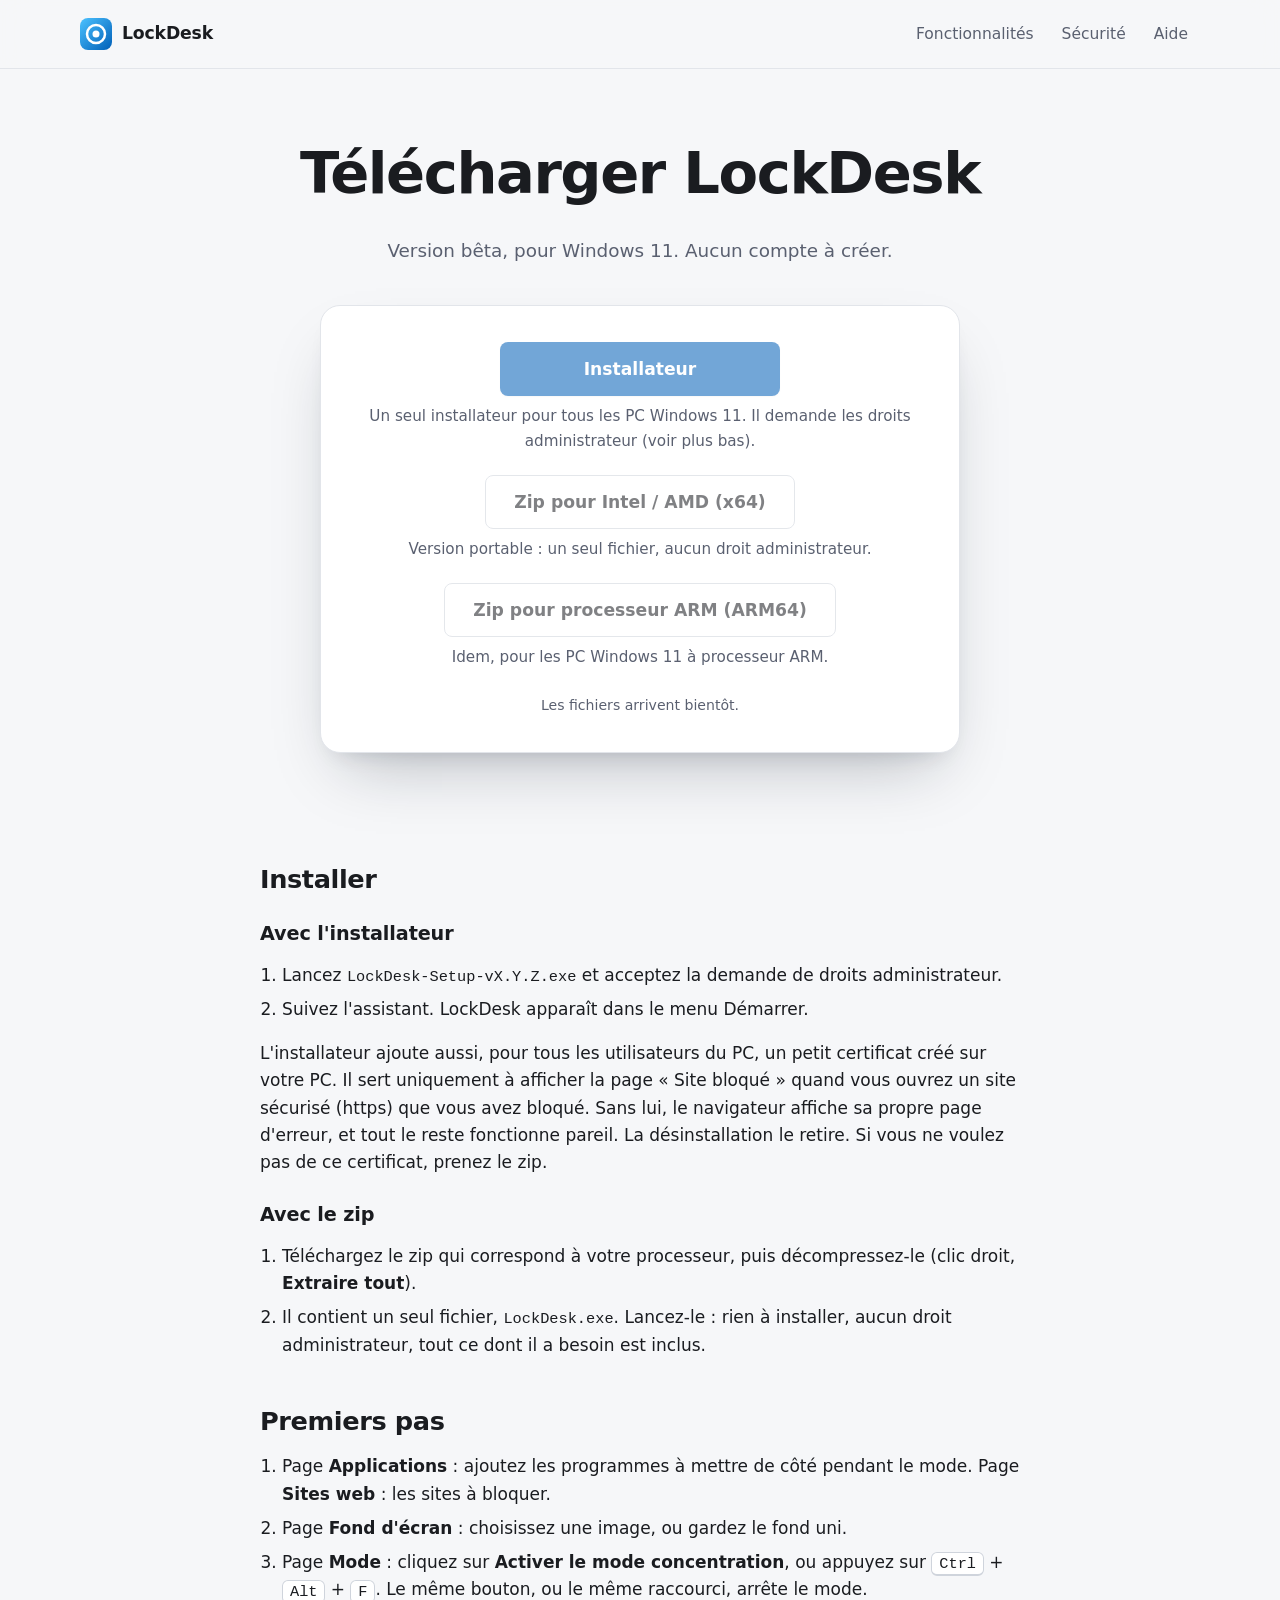
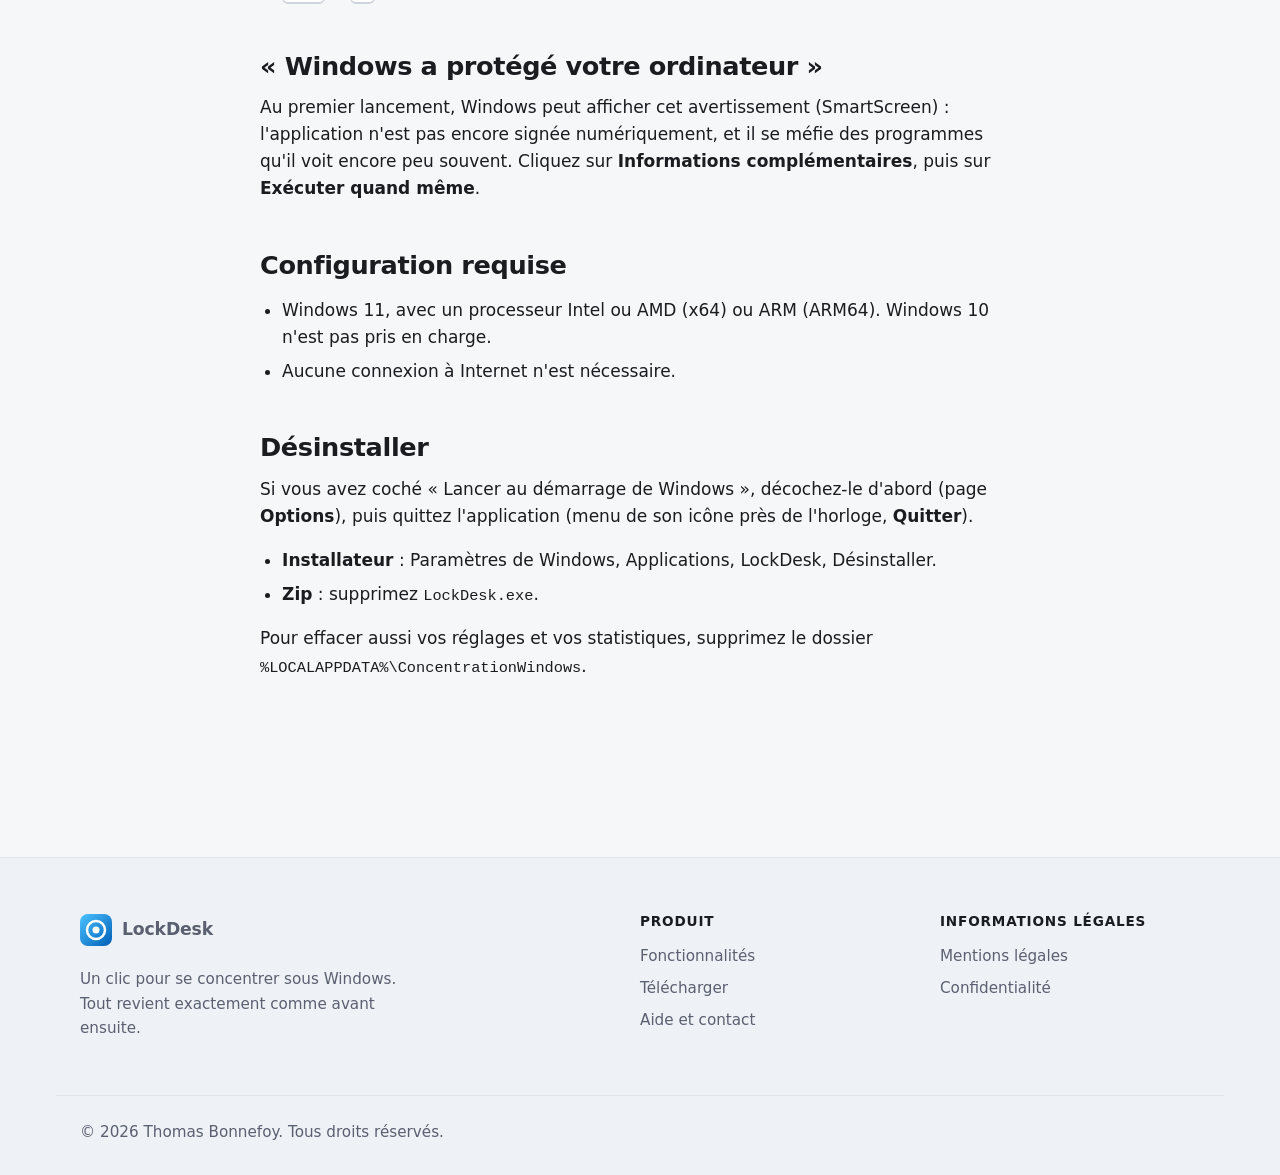
==== telecharger.html @ a18111e1 "feat: add the LockDesk beta website" ====
<!doctype html>
<html lang="fr">
<head>
  <meta charset="utf-8">
  <meta name="viewport" content="width=device-width, initial-scale=1">
  <title>Télécharger la bêta de LockDesk pour Windows 11</title>
  <meta name="description" content="Téléchargez la version bêta de LockDesk pour Windows 11 (x64 ou ARM64) : un zip avec un seul fichier, ou un installateur.">
  <link rel="canonical" href="https://thomasbonnefoy.github.io/lockdesk.github.io/telecharger.html">
  <meta name="theme-color" content="#f6f7f9" media="(prefers-color-scheme: light)">
  <meta name="theme-color" content="#14161b" media="(prefers-color-scheme: dark)">
  <link rel="icon" href="favicon.svg" type="image/svg+xml">
  <link rel="stylesheet" href="assets/site.css">
  <script src="assets/config.js" defer></script>
  <script src="assets/site.js" defer></script>
</head>
<body>
  <a class="skip-link" href="#contenu">Aller au contenu</a>

  <header class="site-header">
    <div class="container header-inner">
      <a class="brand" href="index.html">
        <img src="assets/images/logo.svg" alt="" width="32" height="32">
        <span>LockDesk</span>
      </a>
      <nav class="site-nav" aria-label="Navigation principale">
        <a href="index.html#fonctionnalites">Fonctionnalités</a>
        <a href="index.html#restauration">Sécurité</a>
        <a href="aide.html">Aide</a>
      </nav>
    </div>
  </header>

  <main id="contenu">
    <div class="page-head container">
      <h1>Télécharger LockDesk</h1>
      <p>Version bêta, pour Windows 11. Aucun compte à créer.</p>
    </div>

    <div class="container">
      <div class="download-card">
        <h2 class="visually-hidden">Les fichiers</h2>
        <ul class="download-list">
          <li>
            <a class="button button-primary button-large is-disabled" data-download-file="setup" href="#" aria-disabled="true">Installateur<span class="visually-hidden"> (x64 et ARM64)</span></a>
            <p>Un seul installateur pour tous les PC Windows 11. Il demande les droits administrateur (voir plus bas).</p>
          </li>
          <li>
            <a class="button button-secondary button-large is-disabled" data-download-file="zip-x64" href="#" aria-disabled="true">Zip pour Intel / AMD (x64)</a>
            <p>Version portable : un seul fichier, aucun droit administrateur.</p>
          </li>
          <li>
            <a class="button button-secondary button-large is-disabled" data-download-file="zip-arm64" href="#" aria-disabled="true">Zip pour processeur ARM (ARM64)</a>
            <p>Idem, pour les PC Windows 11 à processeur ARM.</p>
          </li>
        </ul>
        <p class="fine-print" data-when="no-download">Les fichiers arrivent bientôt.</p>
        <ul class="download-meta">
          <li data-download-detail="version" hidden>Version <span data-download="version"></span></li>
        </ul>
      </div>
    </div>

    <div class="container section-tight">
      <div class="prose">
        <h2>Installer</h2>
        <h3>Avec l'installateur</h3>
        <ol>
          <li>Lancez <code>LockDesk-Setup-vX.Y.Z.exe</code> et acceptez la demande de droits administrateur.</li>
          <li>Suivez l'assistant. LockDesk apparaît dans le menu Démarrer.</li>
        </ol>
        <p>L'installateur ajoute aussi, pour tous les utilisateurs du PC, un petit certificat créé sur votre PC. Il sert uniquement à afficher la page « Site bloqué » quand vous ouvrez un site sécurisé (https) que vous avez bloqué. Sans lui, le navigateur affiche sa propre page d'erreur, et tout le reste fonctionne pareil. La désinstallation le retire. Si vous ne voulez pas de ce certificat, prenez le zip.</p>

        <h3>Avec le zip</h3>
        <ol>
          <li>Téléchargez le zip qui correspond à votre processeur, puis décompressez-le (clic droit, <strong>Extraire tout</strong>).</li>
          <li>Il contient un seul fichier, <code>LockDesk.exe</code>. Lancez-le : rien à installer, aucun droit administrateur, tout ce dont il a besoin est inclus.</li>
        </ol>

        <h2>Premiers pas</h2>
        <ol>
          <li>Page <strong>Applications</strong> : ajoutez les programmes à mettre de côté pendant le mode. Page <strong>Sites web</strong> : les sites à bloquer.</li>
          <li>Page <strong>Fond d'écran</strong> : choisissez une image, ou gardez le fond uni.</li>
          <li>Page <strong>Mode</strong> : cliquez sur <strong>Activer le mode concentration</strong>, ou appuyez sur <kbd>Ctrl</kbd> + <kbd>Alt</kbd> + <kbd>F</kbd>. Le même bouton, ou le même raccourci, arrête le mode.</li>
        </ol>

        <h2>« Windows a protégé votre ordinateur »</h2>
        <p>Au premier lancement, Windows peut afficher cet avertissement (SmartScreen) : l'application n'est pas encore signée numériquement, et il se méfie des programmes qu'il voit encore peu souvent. Cliquez sur <strong>Informations complémentaires</strong>, puis sur <strong>Exécuter quand même</strong>.</p>

        <h2>Configuration requise</h2>
        <ul>
          <li>Windows 11, avec un processeur Intel ou AMD (x64) ou ARM (ARM64). Windows 10 n'est pas pris en charge.</li>
          <li>Aucune connexion à Internet n'est nécessaire.</li>
        </ul>

        <h2>Désinstaller</h2>
        <p>Si vous avez coché « Lancer au démarrage de Windows », décochez-le d'abord (page <strong>Options</strong>), puis quittez l'application (menu de son icône près de l'horloge, <strong>Quitter</strong>).</p>
        <ul>
          <li><strong>Installateur</strong> : Paramètres de Windows, Applications, LockDesk, Désinstaller.</li>
          <li><strong>Zip</strong> : supprimez <code>LockDesk.exe</code>.</li>
        </ul>
        <p>Pour effacer aussi vos réglages et vos statistiques, supprimez le dossier <code>%LOCALAPPDATA%\ConcentrationWindows</code>.</p>
      </div>
    </div>
  </main>

  <footer class="site-footer">
    <div class="container footer-grid">
      <div class="footer-brand">
        <a class="brand" href="index.html">
          <img src="assets/images/logo.svg" alt="" width="32" height="32">
          <span>LockDesk</span>
        </a>
        <p>Un clic pour se concentrer sous Windows. Tout revient exactement comme avant ensuite.</p>
      </div>
      <nav aria-label="Produit">
        <h2>Produit</h2>
        <ul>
          <li><a href="index.html#fonctionnalites">Fonctionnalités</a></li>
          <li><a href="telecharger.html" aria-current="page">Télécharger</a></li>
          <li><a href="aide.html">Aide et contact</a></li>
        </ul>
      </nav>
      <nav aria-label="Informations légales">
        <h2>Informations légales</h2>
        <ul>
          <li><a href="legal/mentions-legales.html">Mentions légales</a></li>
          <li><a href="legal/confidentialite.html">Confidentialité</a></li>
        </ul>
      </nav>
    </div>
    <div class="container footer-bottom">
      <p>© <span data-fill="year">2026</span> <span data-fill="publisher">LockDesk</span>. Tous droits réservés.</p>
    </div>
  </footer>
</body>
</html>
---- assets/site.css ----
/* Mode concentration: the website. In the spirit of the app (Windows 11, Fluent): calm surfaces, one accent, rounded cards.
   Light and dark follow the visitor's system. No external font, no framework, no inline style (the pages are served with a
   strict Content Security Policy). */

:root {
  color-scheme: light dark;

  --bg: #f6f7f9;
  --bg-soft: #eef1f5;
  --surface: #ffffff;
  --surface-2: #f9fafb;
  --border: #e2e5ea;
  --border-strong: #cfd4dc;
  --text: #1a1c20;
  --text-muted: #5a6070;
  --accent: #005fb8;
  --accent-hover: #0a6bc7;
  --accent-text: #ffffff;
  --accent-soft: rgba(0, 95, 184, 0.09);
  --accent-ring: rgba(0, 95, 184, 0.4);
  --success: #0f7b0f;
  --todo-bg: #fff4ce;
  --todo-text: #5c4400;
  --glow-1: rgba(76, 194, 255, 0.28);
  --glow-2: rgba(0, 95, 184, 0.16);
  --shadow-sm: 0 1px 2px rgba(16, 24, 40, 0.06);
  --shadow-md: 0 8px 24px -12px rgba(16, 24, 40, 0.18);
  --shadow-lg: 0 32px 64px -24px rgba(16, 24, 40, 0.28), 0 12px 24px -16px rgba(16, 24, 40, 0.2);

  --radius-sm: 6px;
  --radius: 12px;
  --radius-lg: 20px;
  --container: 1120px;
  --gutter: 24px;

  --font: "Segoe UI Variable Text", "Segoe UI", system-ui, -apple-system, "Helvetica Neue", Arial, sans-serif;
  --font-display: "Segoe UI Variable Display", "Segoe UI", system-ui, -apple-system, "Helvetica Neue", Arial, sans-serif;
  --font-mono: "Cascadia Mono", Consolas, "SFMono-Regular", Menlo, monospace;
}

@media (prefers-color-scheme: dark) {
  :root {
    --bg: #14161b;
    --bg-soft: #1a1d23;
    --surface: #1f2229;
    --surface-2: #252932;
    --border: #2f343e;
    --border-strong: #3d4350;
    --text: #eceef2;
    --text-muted: #a3a9b5;
    --accent: #4cc2ff;
    --accent-hover: #7dd3ff;
    --accent-text: #00243a;
    --accent-soft: rgba(76, 194, 255, 0.12);
    --accent-ring: rgba(76, 194, 255, 0.5);
    --success: #6ccb5f;
    --todo-bg: #3d3200;
    --todo-text: #ffe58a;
    --glow-1: rgba(76, 194, 255, 0.16);
    --glow-2: rgba(0, 95, 184, 0.22);
    --shadow-sm: 0 1px 2px rgba(0, 0, 0, 0.35);
    --shadow-md: 0 8px 24px -12px rgba(0, 0, 0, 0.6);
    --shadow-lg: 0 32px 64px -24px rgba(0, 0, 0, 0.75), 0 12px 24px -16px rgba(0, 0, 0, 0.6);
  }
}

/* ----- Base ----- */

*,
*::before,
*::after {
  box-sizing: border-box;
}

html {
  -webkit-text-size-adjust: 100%;
  text-size-adjust: 100%;
  scroll-behavior: smooth;
  scroll-padding-top: 88px;
}

body {
  margin: 0;
  background: var(--bg);
  color: var(--text);
  font-family: var(--font);
  font-size: 1.0625rem;
  line-height: 1.6;
  -webkit-font-smoothing: antialiased;
  text-rendering: optimizeLegibility;
}

img,
svg {
  display: block;
  max-width: 100%;
}

img {
  height: auto;
}

a {
  color: var(--accent);
  text-decoration-thickness: 1px;
  text-underline-offset: 3px;
}

a:hover {
  color: var(--accent-hover);
}

:focus-visible {
  outline: 2px solid var(--accent);
  outline-offset: 3px;
  border-radius: 4px;
}

h1,
h2,
h3 {
  font-family: var(--font-display);
  font-weight: 600;
  line-height: 1.15;
  letter-spacing: -0.015em;
  margin: 0 0 0.5em;
}

h1 {
  font-size: clamp(2.25rem, 5.2vw, 3.6rem);
  letter-spacing: -0.025em;
}

h2 {
  font-size: clamp(1.7rem, 3.4vw, 2.4rem);
}

h3 {
  font-size: 1.2rem;
  letter-spacing: -0.005em;
}

p {
  margin: 0 0 1em;
}

code,
kbd {
  font-family: var(--font-mono);
  font-size: 0.9em;
}

kbd {
  padding: 0.1em 0.45em;
  border: 1px solid var(--border-strong);
  border-bottom-width: 2px;
  border-radius: var(--radius-sm);
  background: var(--surface);
  white-space: nowrap;
}

[hidden] {
  display: none !important;
}

.visually-hidden {
  position: absolute;
  width: 1px;
  height: 1px;
  overflow: hidden;
  clip: rect(0 0 0 0);
  white-space: nowrap;
}

.container {
  width: 100%;
  max-width: calc(var(--container) + 2 * var(--gutter));
  margin: 0 auto;
  padding: 0 var(--gutter);
}

.skip-link {
  position: absolute;
  left: 16px;
  top: -48px;
  z-index: 100;
  padding: 8px 16px;
  border-radius: var(--radius-sm);
  background: var(--accent);
  color: var(--accent-text);
  font-weight: 600;
  text-decoration: none;
}

.skip-link:focus {
  top: 12px;
}

/* Text still to be written by the publisher before going live: impossible to miss in a preview. */
.todo {
  padding: 0.05em 0.35em;
  border-radius: 4px;
  background: var(--todo-bg);
  color: var(--todo-text);
  font-weight: 600;
}

/* ----- Buttons ----- */

.button {
  display: inline-flex;
  align-items: center;
  justify-content: center;
  gap: 8px;
  min-height: 46px;
  padding: 10px 22px;
  border: 1px solid transparent;
  border-radius: 8px;
  font: inherit;
  font-size: 1rem;
  font-weight: 600;
  line-height: 1.2;
  text-decoration: none;
  cursor: pointer;
  transition: background-color 0.15s ease, border-color 0.15s ease, transform 0.15s ease, box-shadow 0.15s ease;
}

.button svg {
  width: 18px;
  height: 18px;
  flex: none;
}

.button-primary {
  background: var(--accent);
  color: var(--accent-text);
  box-shadow: var(--shadow-sm);
}

.button-primary:hover {
  background: var(--accent-hover);
  color: var(--accent-text);
}

.button-secondary {
  background: var(--surface);
  border-color: var(--border-strong);
  color: var(--text);
}

.button-secondary:hover {
  background: var(--surface-2);
  color: var(--text);
}

.button:active {
  transform: translateY(1px);
}

.button-small {
  min-height: 36px;
  padding: 6px 14px;
  font-size: 0.95rem;
}

.button-large {
  min-height: 54px;
  padding: 14px 28px;
  font-size: 1.075rem;
}

.button.is-disabled {
  opacity: 0.55;
  cursor: not-allowed;
  pointer-events: none;
}

/* ----- Header ----- */

.site-header {
  position: sticky;
  top: 0;
  z-index: 50;
  border-bottom: 1px solid var(--border);
  background: color-mix(in srgb, var(--bg) 86%, transparent);
  -webkit-backdrop-filter: saturate(160%) blur(14px);
  backdrop-filter: saturate(160%) blur(14px);
}

.header-inner {
  display: flex;
  flex-wrap: wrap;
  align-items: center;
  gap: 8px 24px;
  min-height: 68px;
  padding-top: 10px;
  padding-bottom: 10px;
}

.brand {
  display: inline-flex;
  align-items: center;
  gap: 10px;
  color: var(--text);
  font-family: var(--font-display);
  font-size: 1.08rem;
  font-weight: 600;
  letter-spacing: -0.01em;
  text-decoration: none;
}

.brand:hover {
  color: var(--text);
}

.brand img {
  width: 32px;
  height: 32px;
}

.site-nav {
  display: flex;
  align-items: center;
  gap: 4px;
  margin-left: auto;
}

.site-nav a:not(.button) {
  padding: 8px 12px;
  border-radius: var(--radius-sm);
  color: var(--text-muted);
  font-size: 0.97rem;
  font-weight: 500;
  text-decoration: none;
}

.site-nav a:not(.button):hover {
  background: var(--accent-soft);
  color: var(--text);
}

.site-nav a[aria-current="page"] {
  color: var(--text);
}

.site-nav .button {
  margin-left: 8px;
}

/* ----- Sections ----- */

/* Only the vertical padding: these classes also go on a .container, whose side padding must stay. */
.section {
  padding-top: 96px;
  padding-bottom: 96px;
}

.section-tight {
  padding-top: 64px;
  padding-bottom: 64px;
}

.section-soft {
  background: var(--bg-soft);
  border-top: 1px solid var(--border);
  border-bottom: 1px solid var(--border);
}

.section-head {
  max-width: 720px;
  margin: 0 auto 48px;
  text-align: center;
}

.section-head p {
  color: var(--text-muted);
  font-size: 1.12rem;
}

.eyebrow {
  display: inline-block;
  margin-bottom: 12px;
  color: var(--accent);
  font-size: 0.84rem;
  font-weight: 600;
  letter-spacing: 0.08em;
  text-transform: uppercase;
}

/* ----- Hero ----- */

.hero {
  position: relative;
  overflow: hidden;
  padding: 88px 0 72px;
}

/* A soft glow behind the title, in the manner of the Windows 11 wallpaper. */
.hero::before {
  content: "";
  position: absolute;
  inset: -30% -10% auto;
  height: 720px;
  background:
    radial-gradient(40% 50% at 25% 35%, var(--glow-1), transparent 70%),
    radial-gradient(45% 55% at 75% 25%, var(--glow-2), transparent 70%);
  filter: blur(8px);
  pointer-events: none;
}

.hero .container {
  position: relative;
}

.hero-text {
  max-width: 820px;
  margin: 0 auto;
  text-align: center;
}

.hero-text h1 span {
  color: var(--accent);
}

.lead {
  max-width: 680px;
  margin: 0 auto 32px;
  color: var(--text-muted);
  font-size: clamp(1.1rem, 2vw, 1.28rem);
  line-height: 1.55;
}

.actions {
  display: flex;
  flex-wrap: wrap;
  justify-content: center;
  gap: 12px;
}

.reassurance {
  display: flex;
  flex-wrap: wrap;
  justify-content: center;
  gap: 8px 24px;
  margin: 24px 0 0;
  padding: 0;
  list-style: none;
  color: var(--text-muted);
  font-size: 0.95rem;
}

.reassurance li {
  display: inline-flex;
  align-items: center;
  gap: 8px;
}

.reassurance svg {
  width: 18px;
  height: 18px;
  color: var(--success);
}

/* The app in a window frame. */
.screenshot {
  margin: 64px auto 0;
  max-width: 980px;
  border: 1px solid var(--border);
  border-radius: var(--radius);
  overflow: hidden;
  background: var(--surface);
  box-shadow: var(--shadow-lg);
}

.screenshot img {
  width: 100%;
}

/* ----- Value strip ----- */

.values {
  display: grid;
  grid-template-columns: repeat(3, 1fr);
  gap: 24px;
}

.value {
  display: flex;
  gap: 16px;
}

.value h3 {
  margin-bottom: 4px;
}

.value p {
  margin: 0;
  color: var(--text-muted);
}

/* ----- Icons in a tinted square ----- */

.icon {
  display: inline-flex;
  flex: none;
  align-items: center;
  justify-content: center;
  width: 44px;
  height: 44px;
  border-radius: 10px;
  background: var(--accent-soft);
  color: var(--accent);
}

.icon svg {
  width: 24px;
  height: 24px;
}

/* ----- Feature cards ----- */

.features {
  display: grid;
  grid-template-columns: repeat(3, 1fr);
  gap: 20px;
}

.card {
  padding: 28px;
  border: 1px solid var(--border);
  border-radius: var(--radius);
  background: var(--surface);
  box-shadow: var(--shadow-sm);
}

.feature {
  transition: border-color 0.15s ease, box-shadow 0.15s ease, transform 0.15s ease;
}

.feature:hover {
  border-color: var(--border-strong);
  box-shadow: var(--shadow-md);
  transform: translateY(-2px);
}

.feature .icon {
  margin-bottom: 18px;
}

.feature h3 {
  margin-bottom: 8px;
}

.feature p {
  margin: 0;
  color: var(--text-muted);
  font-size: 1rem;
}

.badge {
  display: inline-block;
  margin-left: 6px;
  padding: 2px 8px;
  border-radius: 999px;
  background: var(--surface-2);
  border: 1px solid var(--border);
  color: var(--text-muted);
  font-family: var(--font);
  font-size: 0.72rem;
  font-weight: 600;
  letter-spacing: 0.02em;
  vertical-align: middle;
}

/* ----- Gallery ----- */

.gallery {
  display: grid;
  grid-template-columns: repeat(3, 1fr);
  gap: 20px;
  margin: 0;
}

.gallery figure {
  margin: 0;
}

.gallery img {
  width: 100%;
  border: 1px solid var(--border);
  border-radius: var(--radius);
  background: var(--surface);
  box-shadow: var(--shadow-md);
}

.gallery figcaption {
  margin-top: 12px;
  color: var(--text-muted);
  font-size: 0.95rem;
  text-align: center;
}

/* ----- Split section (text + list) ----- */

.split {
  display: grid;
  grid-template-columns: 1fr 1fr;
  gap: 56px;
  align-items: center;
}

.split .lead-left {
  color: var(--text-muted);
  font-size: 1.12rem;
}

.checks {
  display: grid;
  gap: 16px;
  margin: 0;
  padding: 0;
  list-style: none;
}

.checks li {
  display: flex;
  gap: 14px;
  padding: 18px 20px;
  border: 1px solid var(--border);
  border-radius: var(--radius);
  background: var(--surface);
}

.checks svg {
  flex: none;
  width: 22px;
  height: 22px;
  margin-top: 2px;
  color: var(--success);
}

.checks strong {
  display: block;
  margin-bottom: 2px;
}

.checks span {
  color: var(--text-muted);
  font-size: 0.98rem;
}

/* ----- Steps ----- */

.steps {
  display: grid;
  grid-template-columns: repeat(3, 1fr);
  gap: 20px;
  margin: 0;
  padding: 0;
  list-style: none;
  counter-reset: step;
}

.steps li {
  position: relative;
  padding: 28px;
  border: 1px solid var(--border);
  border-radius: var(--radius);
  background: var(--surface);
  counter-increment: step;
}

.steps li::before {
  content: counter(step);
  display: inline-flex;
  align-items: center;
  justify-content: center;
  width: 36px;
  height: 36px;
  margin-bottom: 16px;
  border-radius: 50%;
  background: var(--accent);
  color: var(--accent-text);
  font-weight: 700;
}

.steps p {
  margin: 0;
  color: var(--text-muted);
}

/* ----- Pricing ----- */

.pricing {
  display: grid;
  grid-template-columns: minmax(0, 460px);
  justify-content: center;
}

.price-card {
  position: relative;
  padding: 36px;
  border: 1px solid var(--border);
  border-radius: var(--radius-lg);
  background: var(--surface);
  box-shadow: var(--shadow-lg);
  text-align: center;
}

.price-card::before {
  content: "";
  position: absolute;
  inset: 0 0 auto;
  height: 4px;
  border-radius: var(--radius-lg) var(--radius-lg) 0 0;
  background: linear-gradient(90deg, #4cc2ff, #005fb8);
}

.price-card h3 {
  margin-bottom: 4px;
  font-size: 1.35rem;
}

.price-trial {
  margin-bottom: 20px;
  color: var(--accent);
  font-weight: 600;
}

.price {
  display: flex;
  align-items: baseline;
  justify-content: center;
  gap: 6px;
  margin-bottom: 4px;
}

.price-amount {
  font-family: var(--font-display);
  font-size: 3rem;
  font-weight: 600;
  letter-spacing: -0.03em;
  line-height: 1;
}

.price-period {
  color: var(--text-muted);
  font-size: 1.05rem;
}

.price-soon {
  margin-bottom: 4px;
  font-family: var(--font-display);
  font-size: 1.6rem;
  font-weight: 600;
}

.price-note {
  margin-bottom: 24px;
  color: var(--text-muted);
  font-size: 0.95rem;
}

.price-list {
  display: grid;
  gap: 10px;
  margin: 0 0 28px;
  padding: 0;
  list-style: none;
  text-align: left;
}

.price-list li {
  display: flex;
  gap: 10px;
}

.price-list svg {
  flex: none;
  width: 20px;
  height: 20px;
  margin-top: 3px;
  color: var(--success);
}

.price-card .button {
  width: 100%;
}

.fine-print {
  margin: 20px 0 0;
  color: var(--text-muted);
  font-size: 0.88rem;
}

/* ----- FAQ ----- */

.faq {
  display: grid;
  gap: 12px;
  max-width: 820px;
  margin: 0 auto;
}

.faq details {
  border: 1px solid var(--border);
  border-radius: var(--radius);
  background: var(--surface);
}

.faq summary {
  display: flex;
  align-items: center;
  justify-content: space-between;
  gap: 16px;
  padding: 18px 22px;
  font-weight: 600;
  list-style: none;
  cursor: pointer;
}

.faq summary::-webkit-details-marker {
  display: none;
}

.faq summary::after {
  content: "";
  flex: none;
  width: 10px;
  height: 10px;
  border-right: 2px solid var(--text-muted);
  border-bottom: 2px solid var(--text-muted);
  transform: rotate(45deg) translateY(-3px);
  transition: transform 0.2s ease;
}

.faq details[open] summary::after {
  transform: rotate(-135deg) translateY(-2px);
}

.faq .answer {
  padding: 0 22px 18px;
  color: var(--text-muted);
}

.faq .answer p:last-child {
  margin-bottom: 0;
}

/* ----- Final call ----- */

.cta {
  padding: 56px 40px;
  border-radius: var(--radius-lg);
  background:
    radial-gradient(60% 120% at 0% 0%, rgba(76, 194, 255, 0.35), transparent 60%),
    linear-gradient(135deg, #005fb8, #003e7a);
  color: #ffffff;
  text-align: center;
  box-shadow: var(--shadow-lg);
}

.cta h2 {
  color: #ffffff;
}

.cta p {
  max-width: 600px;
  margin: 0 auto 28px;
  color: rgba(255, 255, 255, 0.85);
  font-size: 1.1rem;
}

.cta .button-primary {
  background: #ffffff;
  color: #003e7a;
}

.cta .button-primary:hover {
  background: #e8f4ff;
  color: #003e7a;
}

/* ----- Inner pages (download, help, payment, legal) ----- */

.page-head {
  padding-top: 72px;
  padding-bottom: 40px;
  text-align: center;
}

.page-head p {
  max-width: 680px;
  margin: 0 auto;
  color: var(--text-muted);
  font-size: 1.15rem;
}

.download-card {
  max-width: 640px;
  margin: 0 auto;
  padding: 36px;
  border: 1px solid var(--border);
  border-radius: var(--radius-lg);
  background: var(--surface);
  box-shadow: var(--shadow-lg);
  text-align: center;
}

.download-card .button {
  min-width: 280px;
}

/* The three files: a button and one line under each. */
.download-list {
  display: grid;
  gap: 22px;
  margin: 0;
  padding: 0;
  list-style: none;
}

.download-list p {
  margin: 8px 0 0;
  color: var(--text-muted);
  font-size: 0.95rem;
}

.download-card .fine-print {
  margin-top: 24px;
}

.download-meta {
  display: grid;
  gap: 6px;
  margin: 24px 0 0;
  padding: 0;
  list-style: none;
  color: var(--text-muted);
  font-size: 0.95rem;
}

.download-meta code {
  word-break: break-all;
}

/* Nothing known about the file yet: no empty space under the button. */
.download-meta:not(:has(li:not([hidden]))) {
  display: none;
}

.prose {
  max-width: 760px;
  margin: 0 auto;
}

.prose h2 {
  margin-top: 48px;
  font-size: 1.6rem;
}

.prose h3 {
  margin-top: 28px;
}

.prose ul,
.prose ol {
  padding-left: 1.3em;
}

.prose li {
  margin-bottom: 0.4em;
}

.prose .note {
  padding: 18px 22px;
  border: 1px solid var(--border);
  border-left: 4px solid var(--accent);
  border-radius: var(--radius-sm);
  background: var(--surface);
}

.prose table {
  width: 100%;
  border-collapse: collapse;
  margin: 0 0 1.2em;
  font-size: 0.98rem;
}

.prose th,
.prose td {
  padding: 10px 12px;
  border-bottom: 1px solid var(--border);
  text-align: left;
  vertical-align: top;
}

.prose th {
  color: var(--text-muted);
  font-weight: 600;
}

.updated {
  color: var(--text-muted);
  font-size: 0.95rem;
}

.panel {
  max-width: 620px;
  margin: 0 auto;
  padding: 40px 36px;
  border: 1px solid var(--border);
  border-radius: var(--radius-lg);
  background: var(--surface);
  box-shadow: var(--shadow-lg);
  text-align: center;
}

.panel .icon {
  width: 56px;
  height: 56px;
  margin: 0 auto 20px;
  border-radius: 14px;
}

.panel .icon svg {
  width: 30px;
  height: 30px;
}

.panel p {
  color: var(--text-muted);
}

.panel .actions {
  margin-top: 24px;
}

.spinner {
  width: 40px;
  height: 40px;
  margin: 0 auto 20px;
  border: 3px solid var(--accent-soft);
  border-top-color: var(--accent);
  border-radius: 50%;
  animation: spin 0.9s linear infinite;
}

@keyframes spin {
  to {
    transform: rotate(360deg);
  }
}

.secure {
  display: flex;
  align-items: flex-start;
  justify-content: center;
  gap: 8px;
  max-width: 620px;
  margin: 28px auto 0;
  color: var(--text-muted);
  font-size: 0.9rem;
}

.secure svg {
  flex: none;
  width: 16px;
  height: 16px;
  margin-top: 3px;
}

/* ----- Footer ----- */

.site-footer {
  margin-top: 96px;
  padding: 56px 0 32px;
  border-top: 1px solid var(--border);
  background: var(--bg-soft);
  font-size: 0.95rem;
}

.footer-grid {
  display: grid;
  grid-template-columns: 2fr 1fr 1fr;
  gap: 40px;
}

.footer-brand p {
  max-width: 340px;
  margin-top: 14px;
  color: var(--text-muted);
}

.site-footer h2 {
  margin-bottom: 14px;
  color: var(--text);
  font-family: var(--font);
  font-size: 0.85rem;
  letter-spacing: 0.06em;
  text-transform: uppercase;
}

.site-footer ul {
  display: grid;
  gap: 8px;
  margin: 0;
  padding: 0;
  list-style: none;
}

.site-footer a {
  color: var(--text-muted);
  text-decoration: none;
}

.site-footer a:hover {
  color: var(--accent);
  text-decoration: underline;
}

.footer-bottom {
  display: flex;
  flex-wrap: wrap;
  justify-content: space-between;
  gap: 8px 24px;
  margin-top: 40px;
  padding-top: 24px;
  border-top: 1px solid var(--border);
  color: var(--text-muted);
}

.footer-bottom p {
  margin: 0;
}

/* ----- Smaller screens ----- */

@media (max-width: 960px) {
  .features,
  .gallery {
    grid-template-columns: repeat(2, 1fr);
  }

  .split {
    grid-template-columns: 1fr;
    gap: 32px;
  }

  .footer-grid {
    grid-template-columns: 1fr 1fr;
  }

  .footer-brand {
    grid-column: 1 / -1;
  }
}

@media (max-width: 760px) {
  :root {
    --gutter: 16px;
  }

  .section {
    padding-top: 64px;
    padding-bottom: 64px;
  }

  .hero {
    padding-top: 56px;
    padding-bottom: 48px;
  }

  .page-head {
    padding-top: 48px;
    padding-bottom: 32px;
  }

  .screenshot {
    margin-top: 40px;
  }

  /* The links go to a second row under the name, the main button stays next to it. */
  .site-nav {
    order: 3;
    width: 100%;
    margin: 0 -12px;
    overflow-x: auto;
    scrollbar-width: none;
  }

  .site-nav::-webkit-scrollbar {
    display: none;
  }

  .site-nav .button {
    display: none;
  }

  .header-cta {
    display: inline-flex;
    margin-left: auto;
  }

  .values,
  .steps,
  .features,
  .gallery {
    grid-template-columns: 1fr;
  }

  .card,
  .steps li {
    padding: 22px;
  }

  .price-card,
  .download-card,
  .panel {
    padding: 28px 20px;
  }

  .download-card .button {
    min-width: 0;
    width: 100%;
  }

  /* Buttons side by side become one under the other, all the same width. */
  .actions {
    flex-direction: column;
    align-items: stretch;
  }

  .actions .button {
    width: 100%;
  }

  .cta {
    padding: 40px 20px;
  }

  /* A table becomes a list of small cards, each value under its column name. */
  .prose table,
  .prose tbody,
  .prose tr,
  .prose td {
    display: block;
    width: 100%;
  }

  .prose thead {
    display: none;
  }

  .prose tr {
    padding: 12px 0;
    border-bottom: 1px solid var(--border);
  }

  .prose td {
    padding: 4px 0;
    border: 0;
  }

  .prose td::before {
    content: attr(data-label);
    display: block;
    color: var(--text-muted);
    font-size: 0.78rem;
    font-weight: 600;
    letter-spacing: 0.04em;
    text-transform: uppercase;
  }

  .footer-grid {
    grid-template-columns: 1fr;
  }
}

@media (min-width: 761px) {
  .header-cta {
    display: none;
  }
}

@media (prefers-reduced-motion: reduce) {
  html {
    scroll-behavior: auto;
  }

  *,
  *::before,
  *::after {
    animation-duration: 0.01ms !important;
    transition-duration: 0.01ms !important;
  }
}
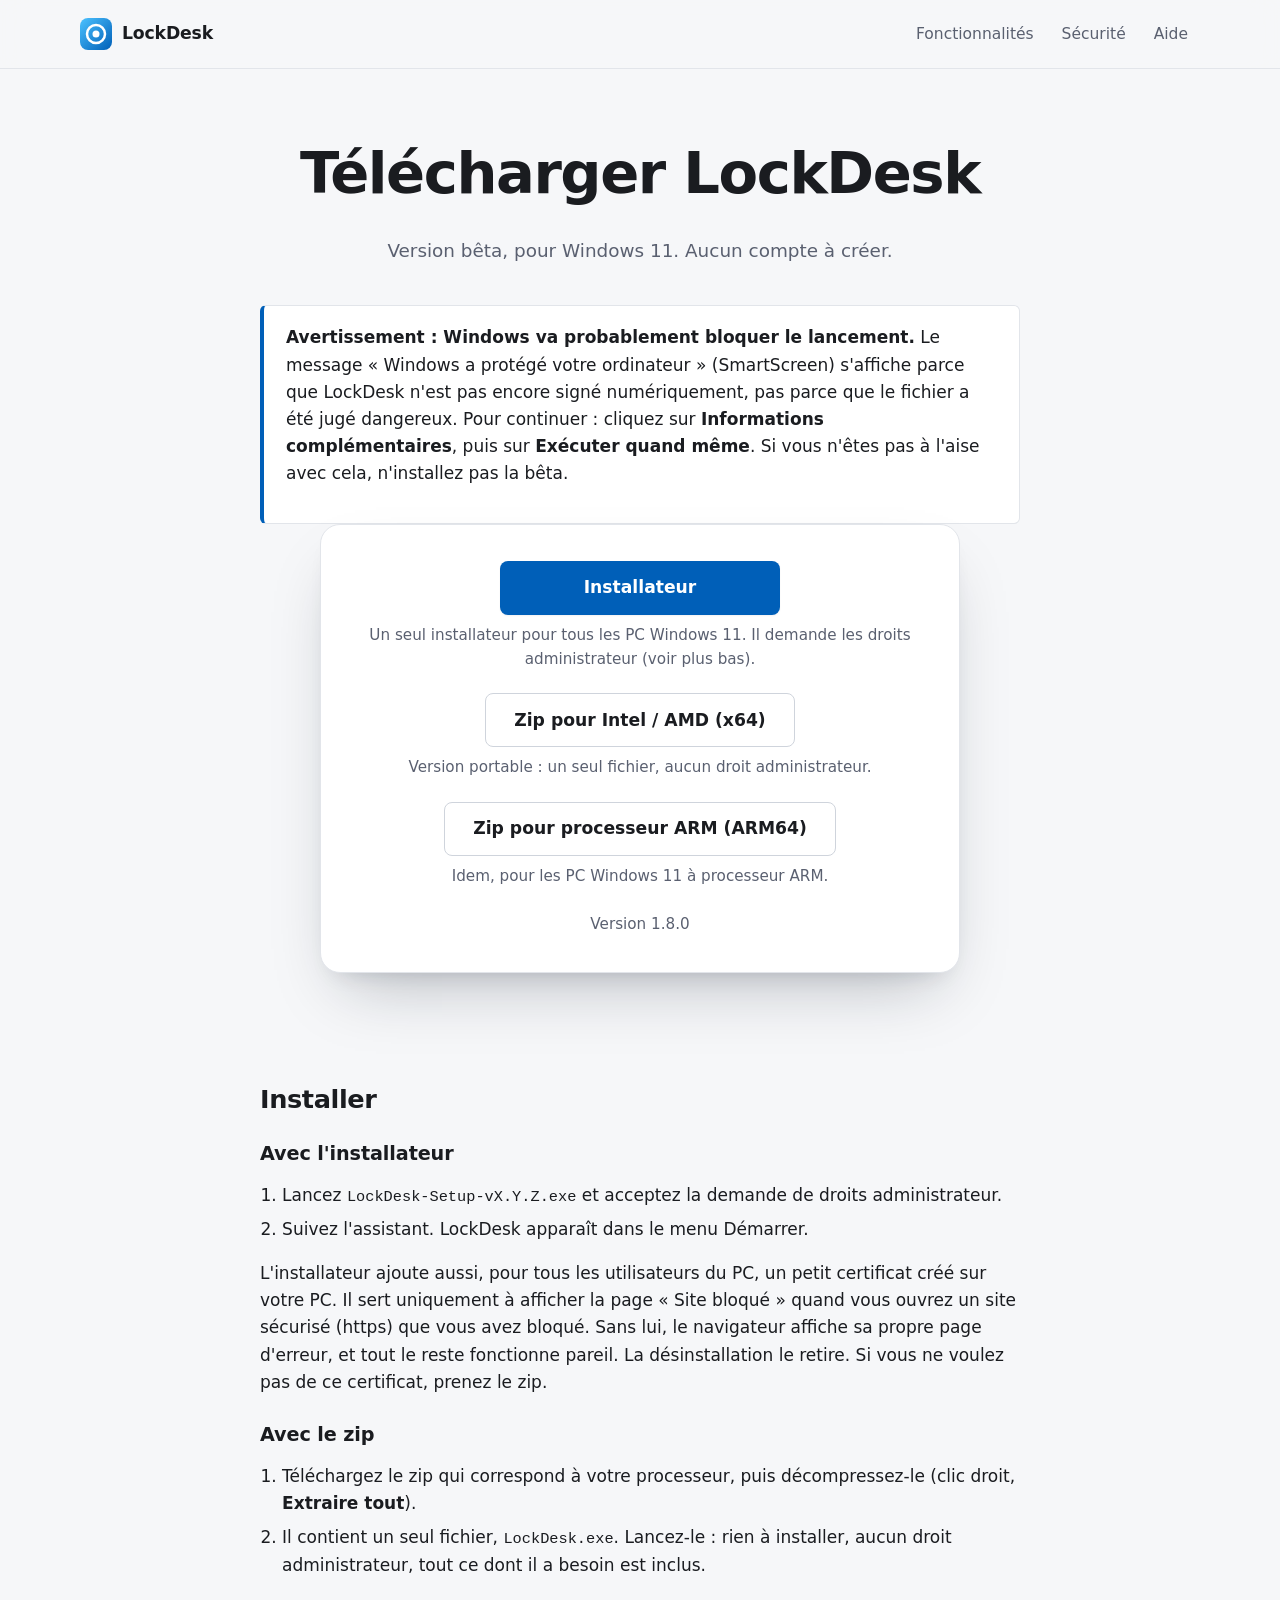
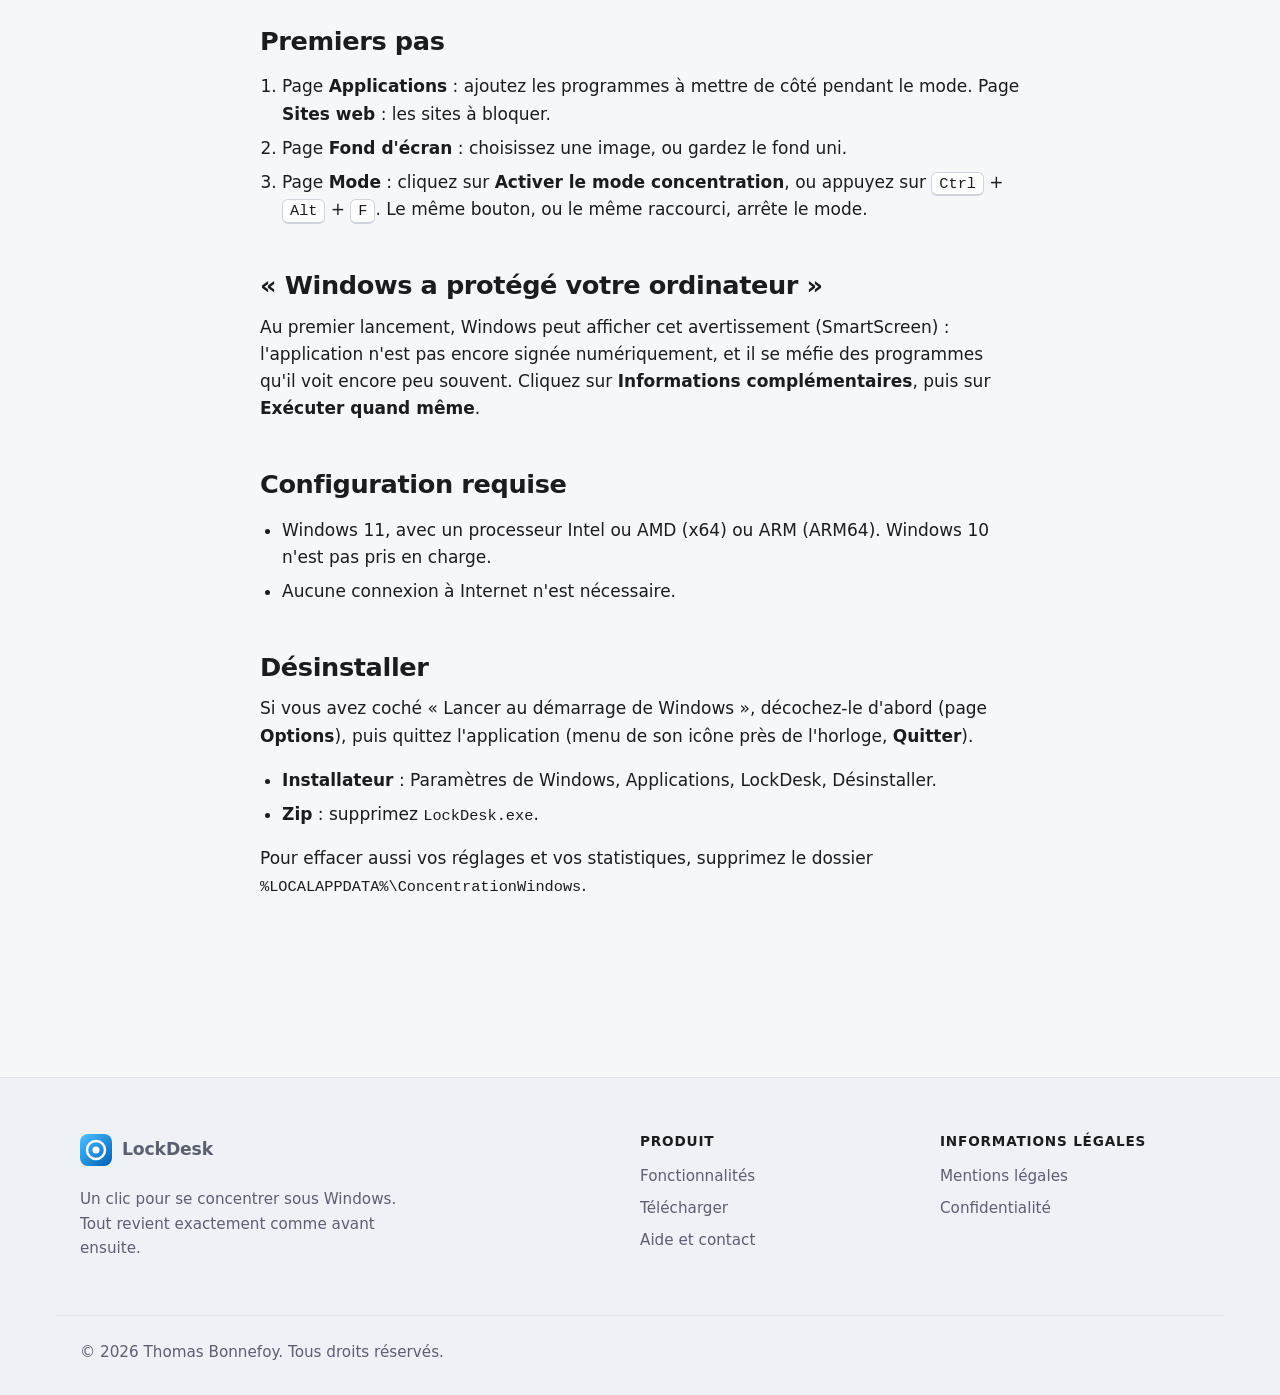
==== commit 96bfad9a: "feat: add the download links, the contact address and a SmartScreen warning" ====
--- a/telecharger.html
+++ b/telecharger.html
@@ -34,6 +34,14 @@
     <div class="page-head container">
       <h1>Télécharger LockDesk</h1>
       <p>Version bêta, pour Windows 11. Aucun compte à créer.</p>
+    </div>
+
+    <div class="container">
+      <div class="prose">
+        <div class="note">
+          <p><strong>Avertissement : Windows va probablement bloquer le lancement.</strong> Le message « Windows a protégé votre ordinateur » (SmartScreen) s'affiche parce que LockDesk n'est pas encore signé numériquement, pas parce que le fichier a été jugé dangereux. Pour continuer : cliquez sur <strong>Informations complémentaires</strong>, puis sur <strong>Exécuter quand même</strong>. Si vous n'êtes pas à l'aise avec cela, n'installez pas la bêta.</p>
+        </div>
+      </div>
     </div>
 
     <div class="container">
